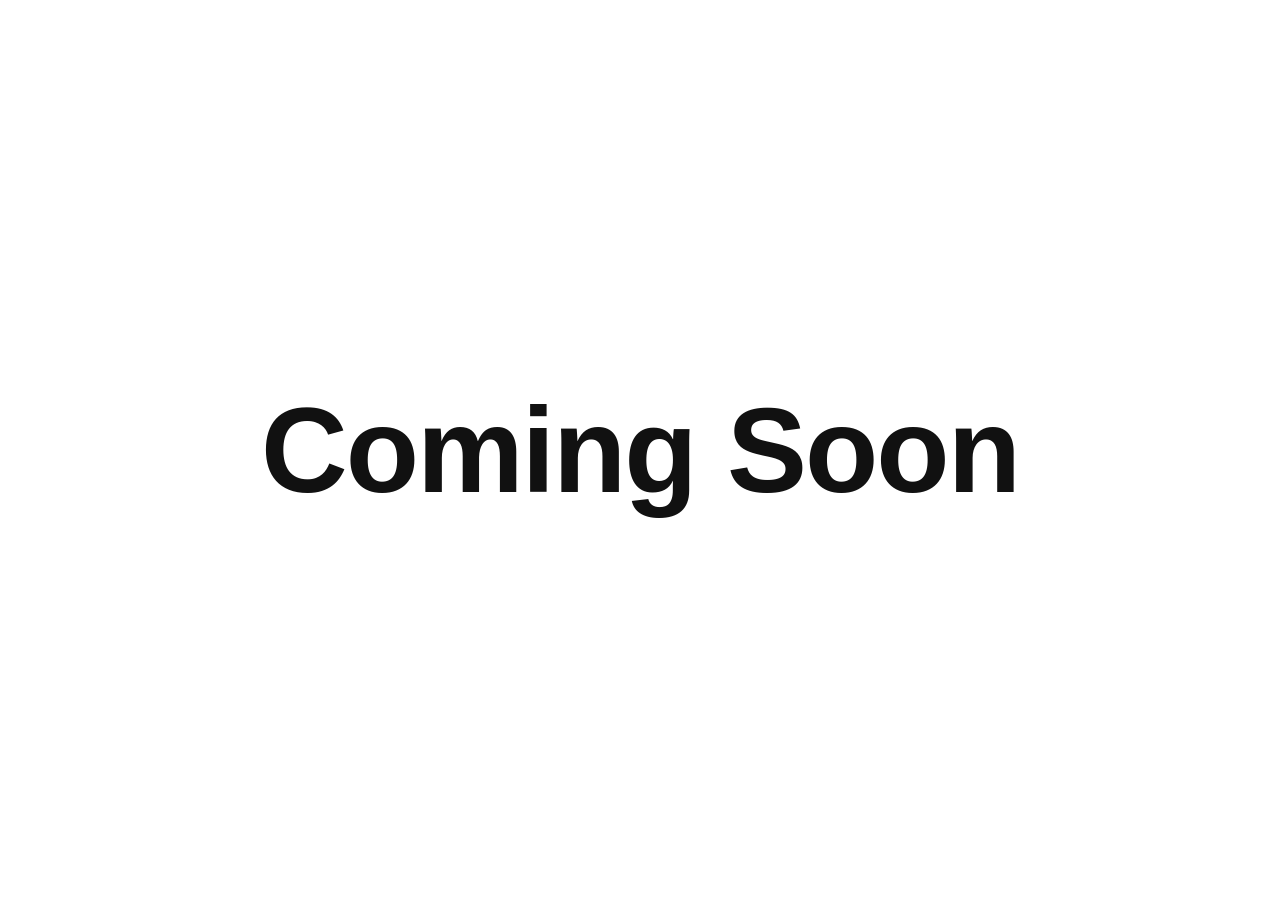
==== index.html @ 258de17a "Add files via upload" ====
<!DOCTYPE html>
<html lang="en">
<head>
  <meta charset="UTF-8" />
  <meta name="viewport" content="width=device-width, initial-scale=1.0" />
  <title>Coming Soon</title>
  <style>
    body {
      margin: 0;
      height: 100vh;
      display: flex;
      justify-content: center;
      align-items: center;
      font-family: Arial, sans-serif;
      background: #ffffff;
      color: #111111;
    }

    h1 {
      font-size: clamp(48px, 10vw, 120px);
      font-weight: 800;
      letter-spacing: -2px;
    }
  </style>
</head>
<body>
  <h1>Coming Soon</h1>
</body>
</html>
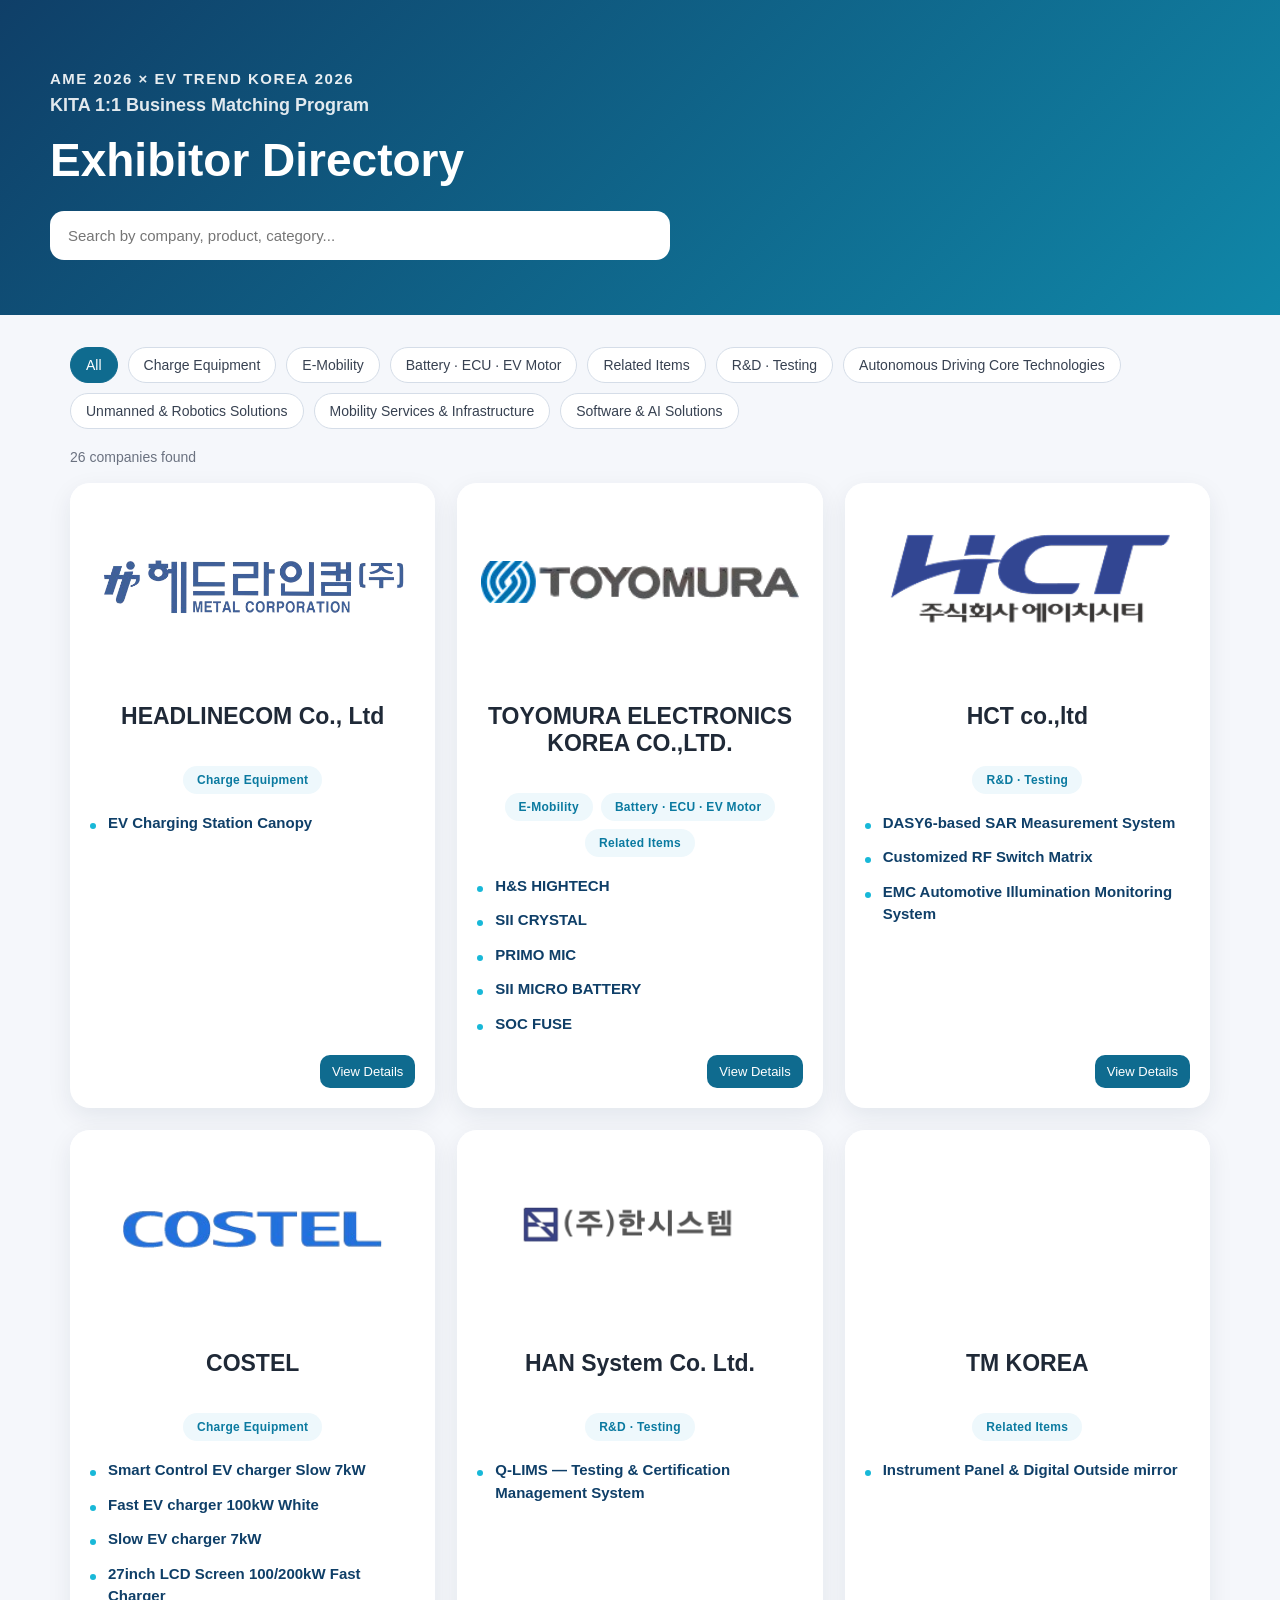
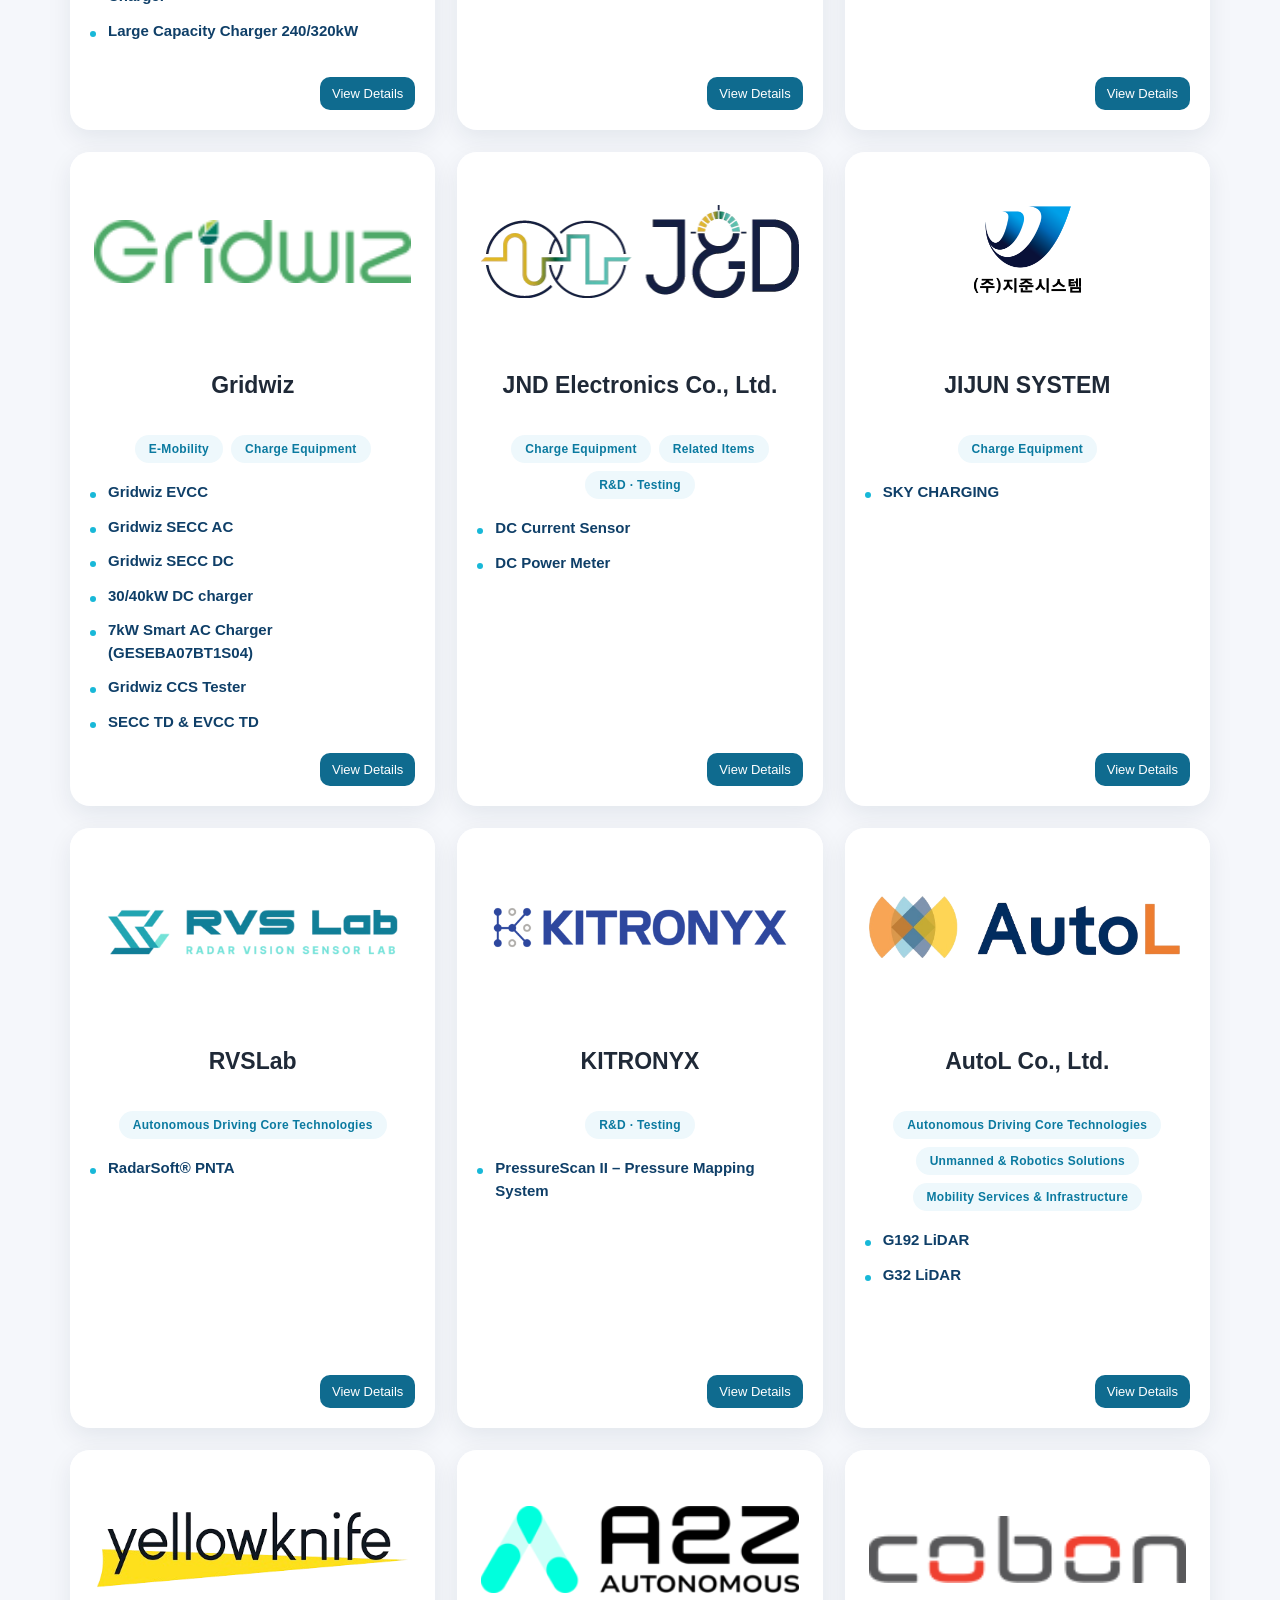
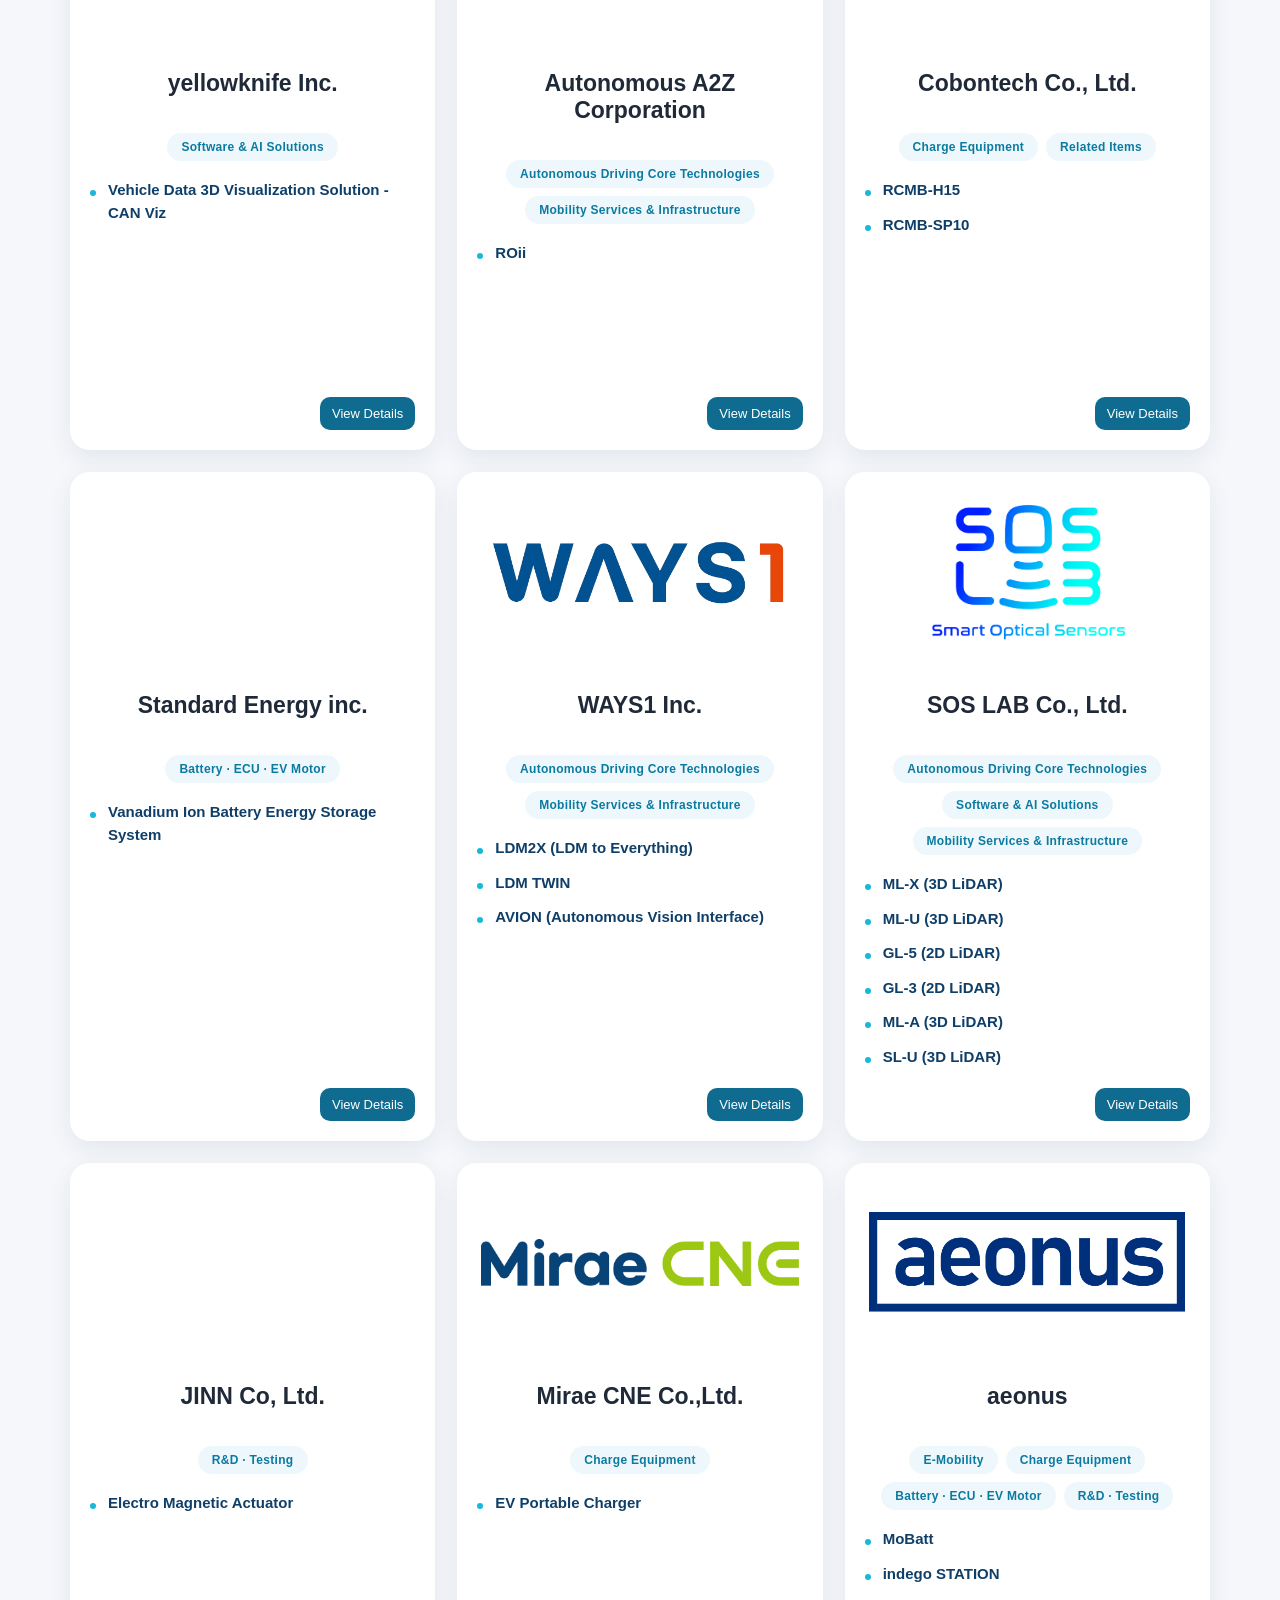
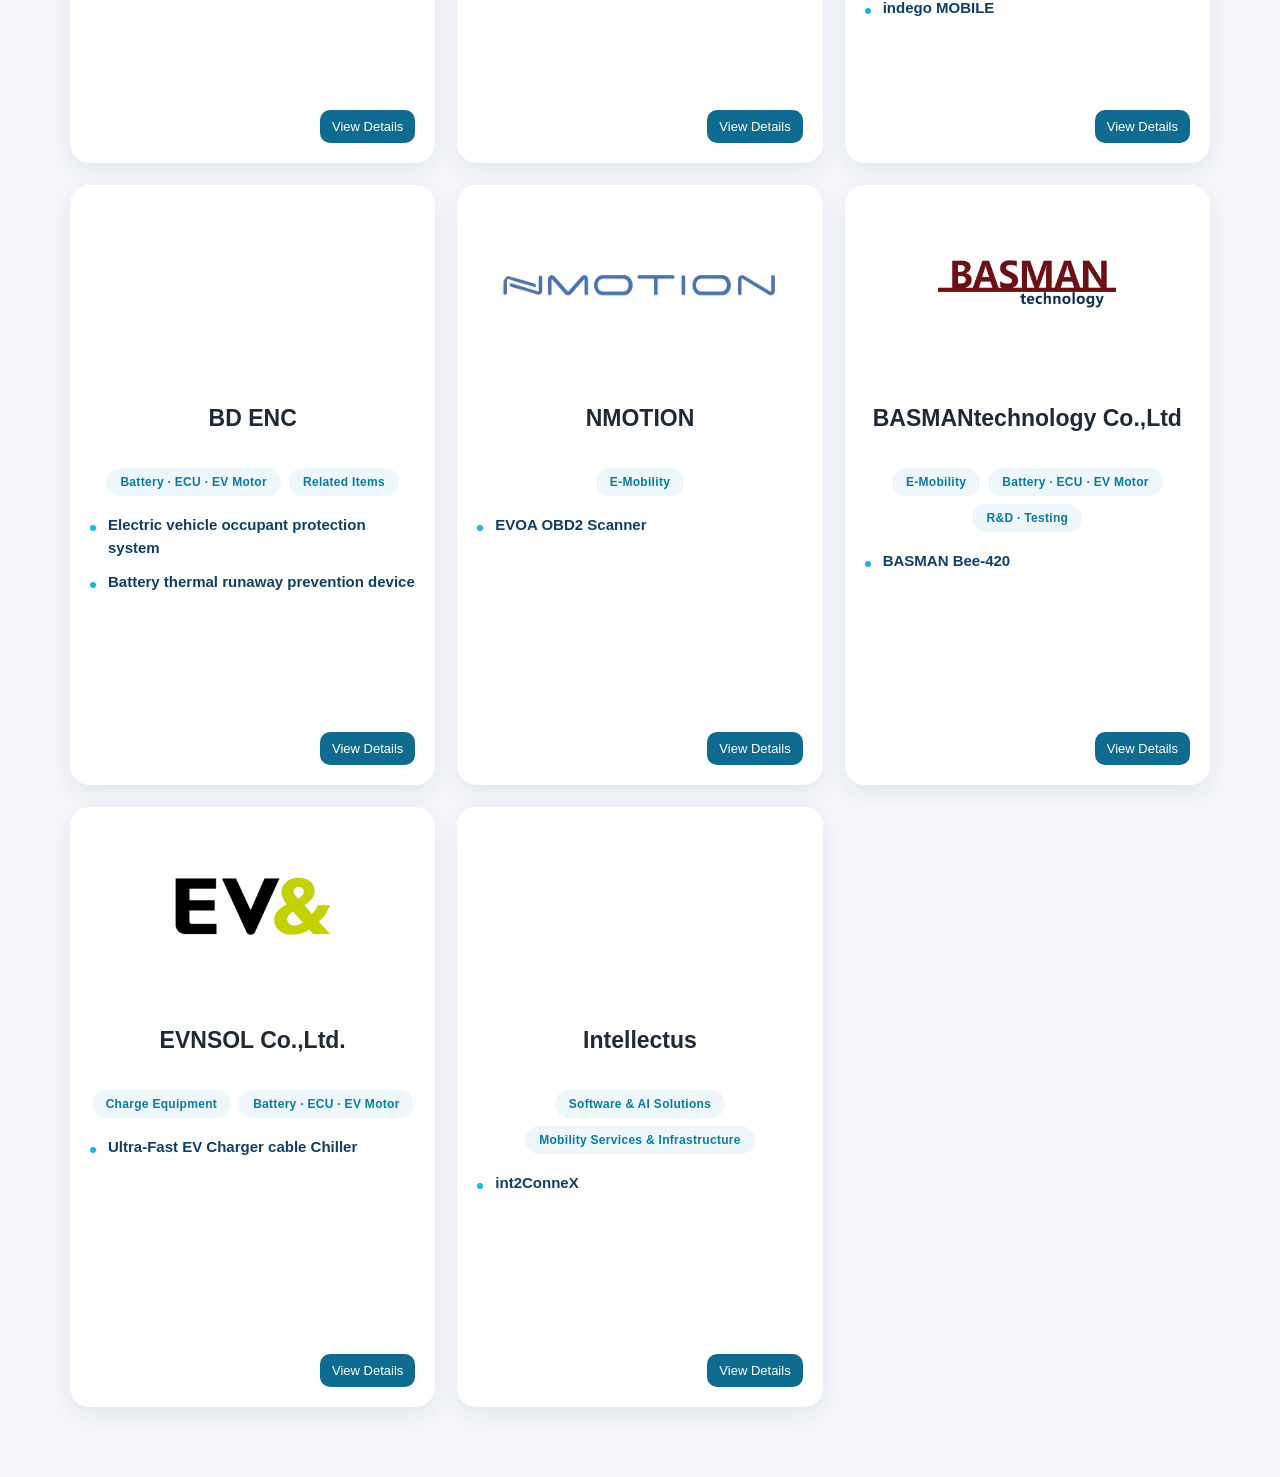
==== commit 8e03efad: "Add files via upload" ====
--- a/index.html
+++ b/index.html
@@ -3,27 +3,41 @@
 <head>
   <meta charset="UTF-8" />
   <meta name="viewport" content="width=device-width, initial-scale=1.0" />
-  <title>Coming Soon</title>
-  <style>
-    body {
-      margin: 0;
-      height: 100vh;
-      display: flex;
-      justify-content: center;
-      align-items: center;
-      font-family: Arial, sans-serif;
-      background: #ffffff;
-      color: #111111;
-    }
-
-    h1 {
-      font-size: clamp(48px, 10vw, 120px);
-      font-weight: 800;
-      letter-spacing: -2px;
-    }
-  </style>
+  <title>Korean Exhibitor Directory</title>
+  <link rel="stylesheet" href="style.css" />
 </head>
 <body>
-  <h1>Coming Soon</h1>
+
+<header class="hero">
+  <div class="hero-inner">
+        <span class="eyebrow">
+              AME 2026 × EV TREND KOREA 2026
+            </span>
+            <div class="hero-subtitle">
+              KITA 1:1 Business Matching Program
+            </div>
+            <h1>Exhibitor Directory</h1>
+
+    <div class="search-area">
+      <input type="text" id="searchInput" placeholder="Search by company, product, category..." />
+    </div>
+  </div>
+</header>
+
+<main class="container">
+
+  <section class="filter-section">
+    <div id="categoryFilters" class="filter-wrap"></div>
+  </section>
+
+  <section class="result-info">
+    <p><span id="resultCount">0</span> companies found</p>
+  </section>
+
+  <section id="companyGrid" class="company-grid"></section>
+
+</main>
+
+<script src="script.js"></script>
 </body>
 </html>
--- a/style.css
+++ b/style.css
@@ -0,0 +1,615 @@
+* {
+  box-sizing: border-box;
+}
+
+body {
+  margin: 0;
+  font-family: Arial, "Noto Sans KR", sans-serif;
+  background: #f5f7fb;
+  color: #1f2937;
+}
+
+.hero {
+  background: linear-gradient(135deg, #0f3f68, #1087a8);
+  color: white;
+  padding: 70px 20px 55px;
+}
+
+.hero-inner {
+  max-width: 1180px;
+  margin: 0 auto;
+}
+
+.eyebrow{
+    display:block;
+    font-size:15px;
+    font-weight:700;
+    letter-spacing:1.5px;
+    opacity:.9;
+}
+
+.hero-subtitle{
+    margin-top:8px;
+    font-size:18px;
+    font-weight:600;
+    color:rgba(255,255,255,.88);
+}
+
+.hero h1{
+    margin:18px 0 8px;
+    font-size:46px;
+    font-weight:800;
+    line-height:1.15;
+}
+
+.hero-desc {
+  max-width: 720px;
+  font-size: 17px;
+  line-height: 1.6;
+  opacity: 0.92;
+}
+
+.search-area {
+  margin-top: 24px;
+}
+
+.search-area input {
+  width: 100%;
+  max-width: 620px;
+  padding: 16px 18px;
+  border-radius: 14px;
+  border: none;
+  font-size: 15px;
+  outline: none;
+}
+
+.container {
+  max-width: 1180px;
+  margin: 0 auto;
+  padding: 32px 20px 70px;
+}
+
+.filter-section {
+  margin-bottom: 20px;
+}
+
+.filter-wrap {
+  display: flex;
+  gap: 10px;
+  flex-wrap: wrap;
+}
+
+.filter-btn {
+  border: 1px solid #d5dde8;
+  background: white;
+  color: #374151;
+  padding: 9px 15px;
+  border-radius: 999px;
+  cursor: pointer;
+  font-size: 14px;
+}
+
+.filter-btn.active {
+  background: #0f6b8f;
+  color: white;
+  border-color: #0f6b8f;
+}
+
+.result-info {
+  font-size: 14px;
+  color: #6b7280;
+  margin-bottom: 18px;
+}
+
+.company-grid {
+  display: grid;
+  grid-template-columns: repeat(3, 1fr);
+  gap: 22px;
+  align-items: stretch;
+}
+
+.company-card {
+  background: white;
+  border-radius: 20px;
+  overflow: hidden;
+  box-shadow: 0 8px 24px rgba(15, 35, 60, 0.08);
+  transition: 0.25s;
+  display: flex;
+  flex-direction: column;
+  min-height: 600px;
+}
+
+.company-card:hover {
+  transform: translateY(-4px);
+  box-shadow: 0 12px 30px rgba(15, 35, 60, 0.14);
+}
+
+.card-image {
+  width: 100%;
+  height: 190px;
+  background: #e5eaf0;
+  overflow: hidden;
+}
+
+.card-image img {
+  width: 100%;
+  height: 100%;
+  object-fit: cover;
+}
+
+.card-body {
+  padding: 20px;
+
+  display: flex;
+  flex-direction: column;
+  flex: 1;
+}
+
+.category-badge {
+    padding: 5px 12px;
+    font-size:11px;
+    font-weight:700;
+    border-radius:999px;
+    background:#e7f7fc;
+    color:#0a78a0;
+}
+
+.company-name-ko {
+  font-size: 23px;
+  font-weight: 800;
+  text-align: center;
+  margin-top: 10px;
+  margin-bottom: 36px;
+}
+
+.company-name-en {
+  text-align: center;
+  color: #6b7280;
+  margin: -8px 0 18px;
+}
+
+.product-name {
+  font-size: 15px;
+  font-weight: 700;
+  margin-bottom: 10px;
+  color: #0f3f68;
+}
+
+.card-actions {
+  display: flex;
+  gap: 8px;
+  margin-top: 18px;
+  flex-wrap: wrap;
+}
+
+.card-actions button,
+.card-actions a {
+  text-decoration: none;
+  border: none;
+  padding: 9px 12px;
+  border-radius: 10px;
+  font-size: 13px;
+  cursor: pointer;
+}
+
+.detail-btn {
+  background: #0f6b8f;
+  color: white;
+}
+
+.link-btn {
+  background: #eef2f7;
+  color: #374151;
+}
+
+.modal {
+  display: none;
+  position: fixed;
+  inset: 0;
+  background: rgba(15, 23, 42, 0.58);
+  z-index: 999;
+  padding: 30px 16px;
+  overflow-y: auto;
+}
+
+.modal-content {
+  max-width: 900px;
+  margin: 0 auto;
+  background: white;
+  border-radius: 22px;
+  padding: 28px;
+  position: relative;
+}
+
+.modal-close {
+  position: absolute;
+  top: 18px;
+  right: 20px;
+  border: none;
+  background: none;
+  font-size: 30px;
+  cursor: pointer;
+}
+
+.modal-img {
+  width: 100%;
+  max-height: 360px;
+  object-fit: cover;
+  border-radius: 16px;
+  margin-bottom: 22px;
+}
+
+.modal h2 {
+  margin-top: 0;
+}
+
+.info-block {
+  margin-top: 22px;
+}
+
+.info-block h3 {
+  font-size: 16px;
+  margin-bottom: 8px;
+  color: #0f3f68;
+}
+
+.info-block p {
+  line-height: 1.65;
+  color: #374151;
+}
+
+.modal-links {
+  display: flex;
+  gap: 10px;
+  margin-top: 24px;
+  flex-wrap: wrap;
+}
+
+.modal-links a {
+  background: #0f6b8f;
+  color: white;
+  padding: 10px 14px;
+  border-radius: 10px;
+  text-decoration: none;
+  font-size: 14px;
+}
+
+@media (max-width: 900px) {
+  .company-grid {
+    grid-template-columns: repeat(2, 1fr);
+  }
+
+  .hero h1 {
+    font-size: 34px;
+  }
+}
+
+@media (max-width: 600px) {
+  .company-grid {
+    grid-template-columns: 1fr;
+  }
+
+  .hero{
+    background:linear-gradient(135deg,#0f3f68,#1087a8);
+    color:#fff;
+    padding:42px 20px 34px;
+  }
+
+  .hero h1 {
+    font-size: 28px;
+  }
+
+  .hero-desc {
+    font-size: 15px;
+  }
+
+  .card-image {
+    height: 210px;
+  }
+}
+
+.detail-header {
+  background: white;
+  border-bottom: 1px solid #e5e7eb;
+  padding: 18px 0;
+}
+
+.back-link {
+  color: #0f6b8f;
+  text-decoration: none;
+  font-weight: 700;
+}
+
+.detail-page {
+  background: white;
+  border-radius: 24px;
+  padding: 34px;
+  box-shadow: 0 8px 24px rgba(15, 35, 60, 0.08);
+}
+
+.detail-hero {
+  display: flex;
+  justify-content: space-between;
+  gap: 30px;
+  align-items: flex-start;
+  padding-bottom: 0;
+}
+
+.detail-hero h1 {
+    font-size: 34px;
+    margin-top: 22px;
+    margin-bottom: 18px;
+}
+
+.detail-company-ko {
+  color: #6b7280;
+  font-size: 16px;
+}
+
+.detail-product {
+  margin-top: 18px;
+  font-size: 20px;
+  font-weight: 800;
+  color: #0f3f68;
+}
+
+.detail-logo-wrap {
+  width: 240px;
+  height: 160px;
+  display: flex;
+  justify-content: center;
+  align-items: center;
+  padding: 10px;
+  background: white;
+}
+
+.detail-logo-wrap img {
+    width:100%;
+    height:100%;
+    object-fit:contain;
+}
+
+.detail-actions {
+  display: flex;
+  gap: 10px;
+  flex-wrap: wrap;
+  margin: 26px 0 34px;
+  padding-bottom: 28px;
+  border-bottom: 1px solid #e5e7eb;
+}
+
+.meeting-btn,
+.outline-btn,
+.detail-btn {
+  text-decoration: none;
+  border: none;
+  padding: 10px 14px;
+  border-radius: 10px;
+  font-size: 14px;
+  cursor: pointer;
+  display: inline-block;
+}
+
+.meeting-btn {
+  background: #0f6b8f;
+  color: white;
+  font-weight: 800;
+}
+
+.outline-btn {
+  background: #eef2f7;
+  color: #374151;
+}
+
+.detail-image {
+  width: 100%;
+  margin: 26px 0;
+  border-radius: 20px;
+  overflow: hidden;
+  background: #f1f5f9;
+}
+
+.detail-image img {
+  width: 100%;
+  max-height: 430px;
+  object-fit: contain;
+  display: block;
+}
+
+.detail-section {
+  margin-top: 30px;
+}
+
+.detail-section h2 {
+  color: #0f3f68;
+  font-size: 20px;
+  margin-bottom: 10px;
+}
+
+.detail-section p {
+  line-height: 1.75;
+  color: #374151;
+}
+
+@media (max-width: 700px) {
+  .detail-page {
+    padding: 24px;
+  }
+
+  .detail-hero {
+    flex-direction: column;
+    align-items: flex-start;
+  }
+
+  .detail-logo-wrap {
+    width: 100%;
+  }
+
+  .detail-hero h1 {
+    font-size: 28px;
+  }
+}
+
+.category-chip-wrap {
+  display: flex;
+  justify-content: center;
+  gap: 8px;
+  flex-wrap: wrap;
+  margin-bottom: 18px;
+}
+
+.logo-image {
+  background: white;
+  display: flex;
+  align-items: center;
+  justify-content: center;
+  padding: 20px 24px 12px;
+}
+
+.logo-image img {
+  object-fit: contain;
+}
+
+.product-list {
+  display: flex;
+  flex-direction: column;
+  gap: 12px;
+  flex: 1;
+}
+
+.product-list-item {
+    position: relative;
+    font-size: 15px;
+    font-weight: 700;
+    color: #0f3f68;
+    line-height: 1.5;
+    padding-left: 18px;
+}
+
+.product-list-item::before {
+    content: "";
+    position: absolute;
+    left: 0;
+    top: 11px;
+    width: 6px;
+    height: 6px;
+    border-radius: 50%;
+    background: #18b8d8;
+}
+
+.card-actions {
+  margin-top: auto;
+  display: flex;
+  justify-content: flex-end;
+  padding-top: 20px;
+}
+
+.detail-btn {
+  margin-left: auto;
+}
+
+.product-detail-wrap {
+  display: flex;
+  flex-direction: column;
+  gap: 34px;
+  margin-top: 34px;
+}
+
+.product-detail-card {
+  border: 1px solid #e5e7eb;
+  border-radius: 22px;
+  padding: 26px;
+  background: #ffffff;
+}
+
+.product-tech-section,
+.product-desc-section {
+  margin-top: 22px;
+}
+
+.product-detail-wrap {
+  display: flex;
+  flex-direction: column;
+  gap: 30px;
+  margin-top: 34px;
+}
+
+.product-detail-card {
+  border: 1px solid #e5e7eb;
+  border-radius: 24px;
+  overflow: hidden;
+  background: white;
+  box-shadow: 0 8px 22px rgba(15, 35, 60, 0.06);
+}
+
+.product-card-image {
+  width: 100%;
+  background: #f8fafc;
+  display: flex;
+  justify-content: center;
+  align-items: center;
+  padding: 26px;
+}
+
+.product-card-image img {
+  width: 100%;
+  max-height: 420px;
+  object-fit: contain;
+  display: block;
+}
+
+.product-card-content {
+  padding: 28px;
+  border-top: 1px solid #e5e7eb;
+}
+
+.product-card-content h2 {
+  color: #0f3f68;
+  font-size: 24px;
+  margin: 0 0 10px;
+}
+
+.product-name-ko {
+  color: #6b7280;
+  font-weight: 700;
+  margin-bottom: 20px;
+}
+
+.product-description p {
+  line-height: 1.75;
+  color: #374151;
+  margin: 0 0 12px;
+}
+
+.product-video-buttons {
+  display: flex;
+  gap: 10px;
+  flex-wrap: wrap;
+  margin-top: 18px;
+}
+
+.company-intro-inline {
+    margin-top:18px;
+    max-width:760px;
+}
+
+.company-intro-inline p {
+    margin:0 0 12px;
+
+    font-size:17px;
+    line-height:1.75;
+
+    color:#6b7280;
+}
+
+.category-badge{
+    background:#eef8fc;
+    color:#0b7aa0;
+
+    padding:7px 14px;
+
+    font-size:12px;
+    font-weight:700;
+
+    letter-spacing:.3px;
+}
